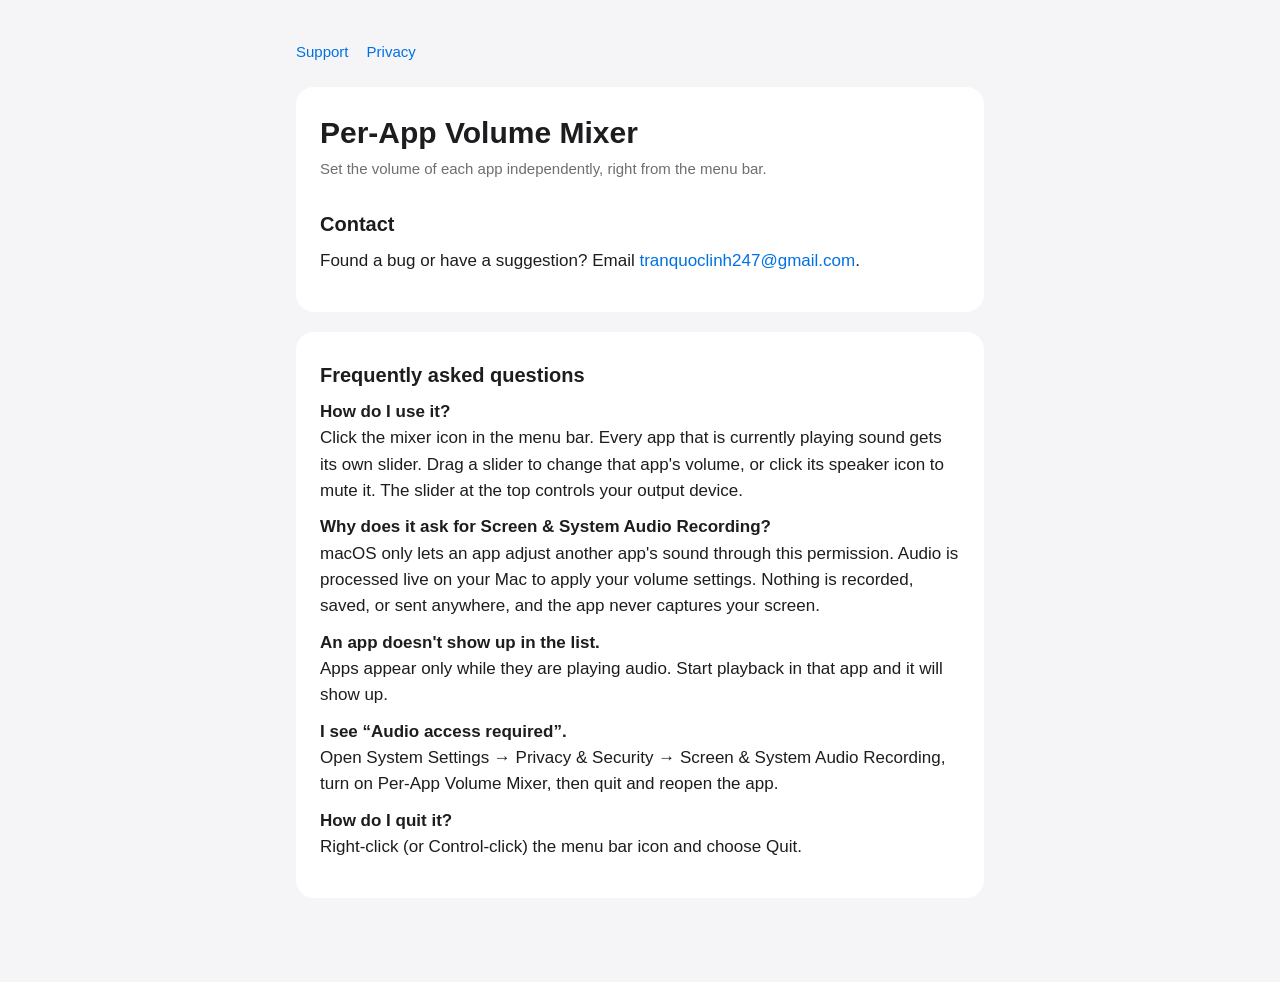
==== index.html @ 6afe3812 "Add support and privacy policy pages for Per-App Volume Mixer Co-Authored-By: Claude Opus 5.5 <norep" ====
<!doctype html>
<html lang="en">
<head>
<meta charset="utf-8">
<meta name="viewport" content="width=device-width, initial-scale=1">
<title>Support – Per-App Volume Mixer</title>
<link rel="stylesheet" href="style.css">
</head>
<body>
<main>
  <nav><a href="./">Support</a><a href="privacy.html">Privacy</a></nav>

  <div class="card">
    <h1>Per-App Volume Mixer</h1>
    <p class="muted">Set the volume of each app independently, right from the menu bar.</p>

    <h2>Contact</h2>
    <p>Found a bug or have a suggestion? Email <a href="mailto:tranquoclinh247@gmail.com">tranquoclinh247@gmail.com</a>.</p>
  </div>

  <div class="card">
    <h2>Frequently asked questions</h2>

    <p><strong>How do I use it?</strong><br>
    Click the mixer icon in the menu bar. Every app that is currently playing sound gets its own slider. Drag a slider to change that app's volume, or click its speaker icon to mute it. The slider at the top controls your output device.</p>

    <p><strong>Why does it ask for Screen &amp; System Audio Recording?</strong><br>
    macOS only lets an app adjust another app's sound through this permission. Audio is processed live on your Mac to apply your volume settings. Nothing is recorded, saved, or sent anywhere, and the app never captures your screen.</p>

    <p><strong>An app doesn't show up in the list.</strong><br>
    Apps appear only while they are playing audio. Start playback in that app and it will show up.</p>

    <p><strong>I see “Audio access required”.</strong><br>
    Open System Settings → Privacy &amp; Security → Screen &amp; System Audio Recording, turn on Per-App Volume Mixer, then quit and reopen the app.</p>

    <p><strong>How do I quit it?</strong><br>
    Right-click (or Control-click) the menu bar icon and choose Quit.</p>
  </div>
</main>
</body>
</html>
---- style.css ----
:root { --bg: #f5f5f7; --card: #fff; --text: #1d1d1f; --muted: #6e6e73; --accent: #0071e3; }
@media (prefers-color-scheme: dark) {
  :root { --bg: #000; --card: #1c1c1e; --text: #f5f5f7; --muted: #a1a1a6; --accent: #2997ff; }
}
* { box-sizing: border-box; }
body { margin: 0; background: var(--bg); color: var(--text);
  font: 17px/1.55 -apple-system, BlinkMacSystemFont, "Segoe UI", Roboto, sans-serif; }
main { max-width: 720px; margin: 0 auto; padding: 40px 16px 64px; }
.card { background: var(--card); border-radius: 18px; padding: 28px 24px; margin-bottom: 20px; }
h1 { font-size: 30px; line-height: 1.2; margin: 0 0 6px; }
h2 { font-size: 20px; margin: 28px 0 8px; }
.card > h2:first-child { margin-top: 0; }
p, li { margin: 0 0 10px; }
.muted { color: var(--muted); font-size: 15px; }
a { color: var(--accent); text-decoration: none; }
a:hover { text-decoration: underline; }
nav { display: flex; gap: 18px; margin-bottom: 24px; font-size: 15px; }
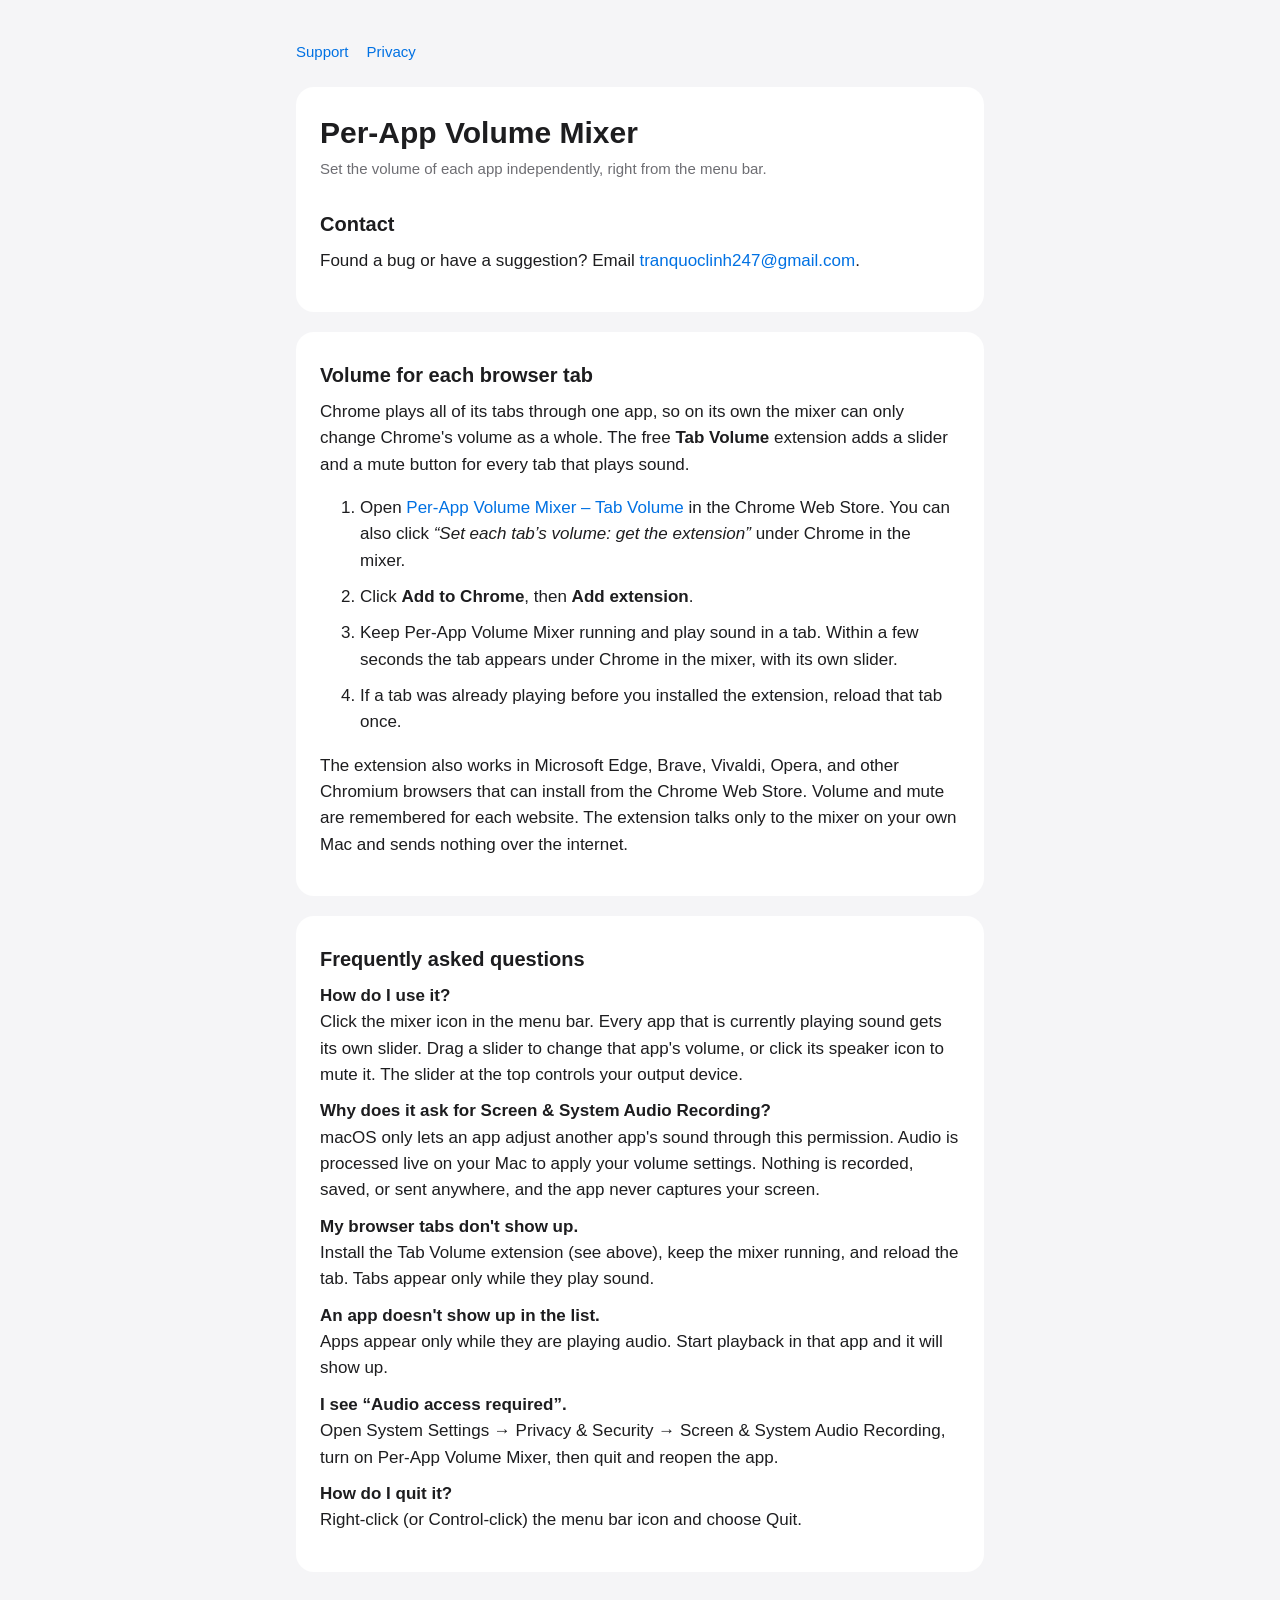
==== commit 33009376: "Explain how to install the Tab Volume extension Co-Authored-By: Claude Opus 5.5 <noreply@anthropic.c" ====
--- a/index.html
+++ b/index.html
@@ -18,6 +18,18 @@
     <p>Found a bug or have a suggestion? Email <a href="mailto:tranquoclinh247@gmail.com">tranquoclinh247@gmail.com</a>.</p>
   </div>
 
+  <div class="card" id="tab-volume">
+    <h2>Volume for each browser tab</h2>
+    <p>Chrome plays all of its tabs through one app, so on its own the mixer can only change Chrome's volume as a whole. The free <strong>Tab Volume</strong> extension adds a slider and a mute button for every tab that plays sound.</p>
+    <ol>
+      <li>Open <a href="https://chromewebstore.google.com/detail/nccmdoalgfnjaolfimjnkgcgiaaljgpa">Per-App Volume Mixer – Tab Volume</a> in the Chrome Web Store. You can also click <em>“Set each tab’s volume: get the extension”</em> under Chrome in the mixer.</li>
+      <li>Click <strong>Add to Chrome</strong>, then <strong>Add extension</strong>.</li>
+      <li>Keep Per-App Volume Mixer running and play sound in a tab. Within a few seconds the tab appears under Chrome in the mixer, with its own slider.</li>
+      <li>If a tab was already playing before you installed the extension, reload that tab once.</li>
+    </ol>
+    <p>The extension also works in Microsoft Edge, Brave, Vivaldi, Opera, and other Chromium browsers that can install from the Chrome Web Store. Volume and mute are remembered for each website. The extension talks only to the mixer on your own Mac and sends nothing over the internet.</p>
+  </div>
+
   <div class="card">
     <h2>Frequently asked questions</h2>
 
@@ -26,6 +38,9 @@
 
     <p><strong>Why does it ask for Screen &amp; System Audio Recording?</strong><br>
     macOS only lets an app adjust another app's sound through this permission. Audio is processed live on your Mac to apply your volume settings. Nothing is recorded, saved, or sent anywhere, and the app never captures your screen.</p>
+
+    <p><strong>My browser tabs don't show up.</strong><br>
+    Install the Tab Volume extension (see above), keep the mixer running, and reload the tab. Tabs appear only while they play sound.</p>
 
     <p><strong>An app doesn't show up in the list.</strong><br>
     Apps appear only while they are playing audio. Start playback in that app and it will show up.</p>
